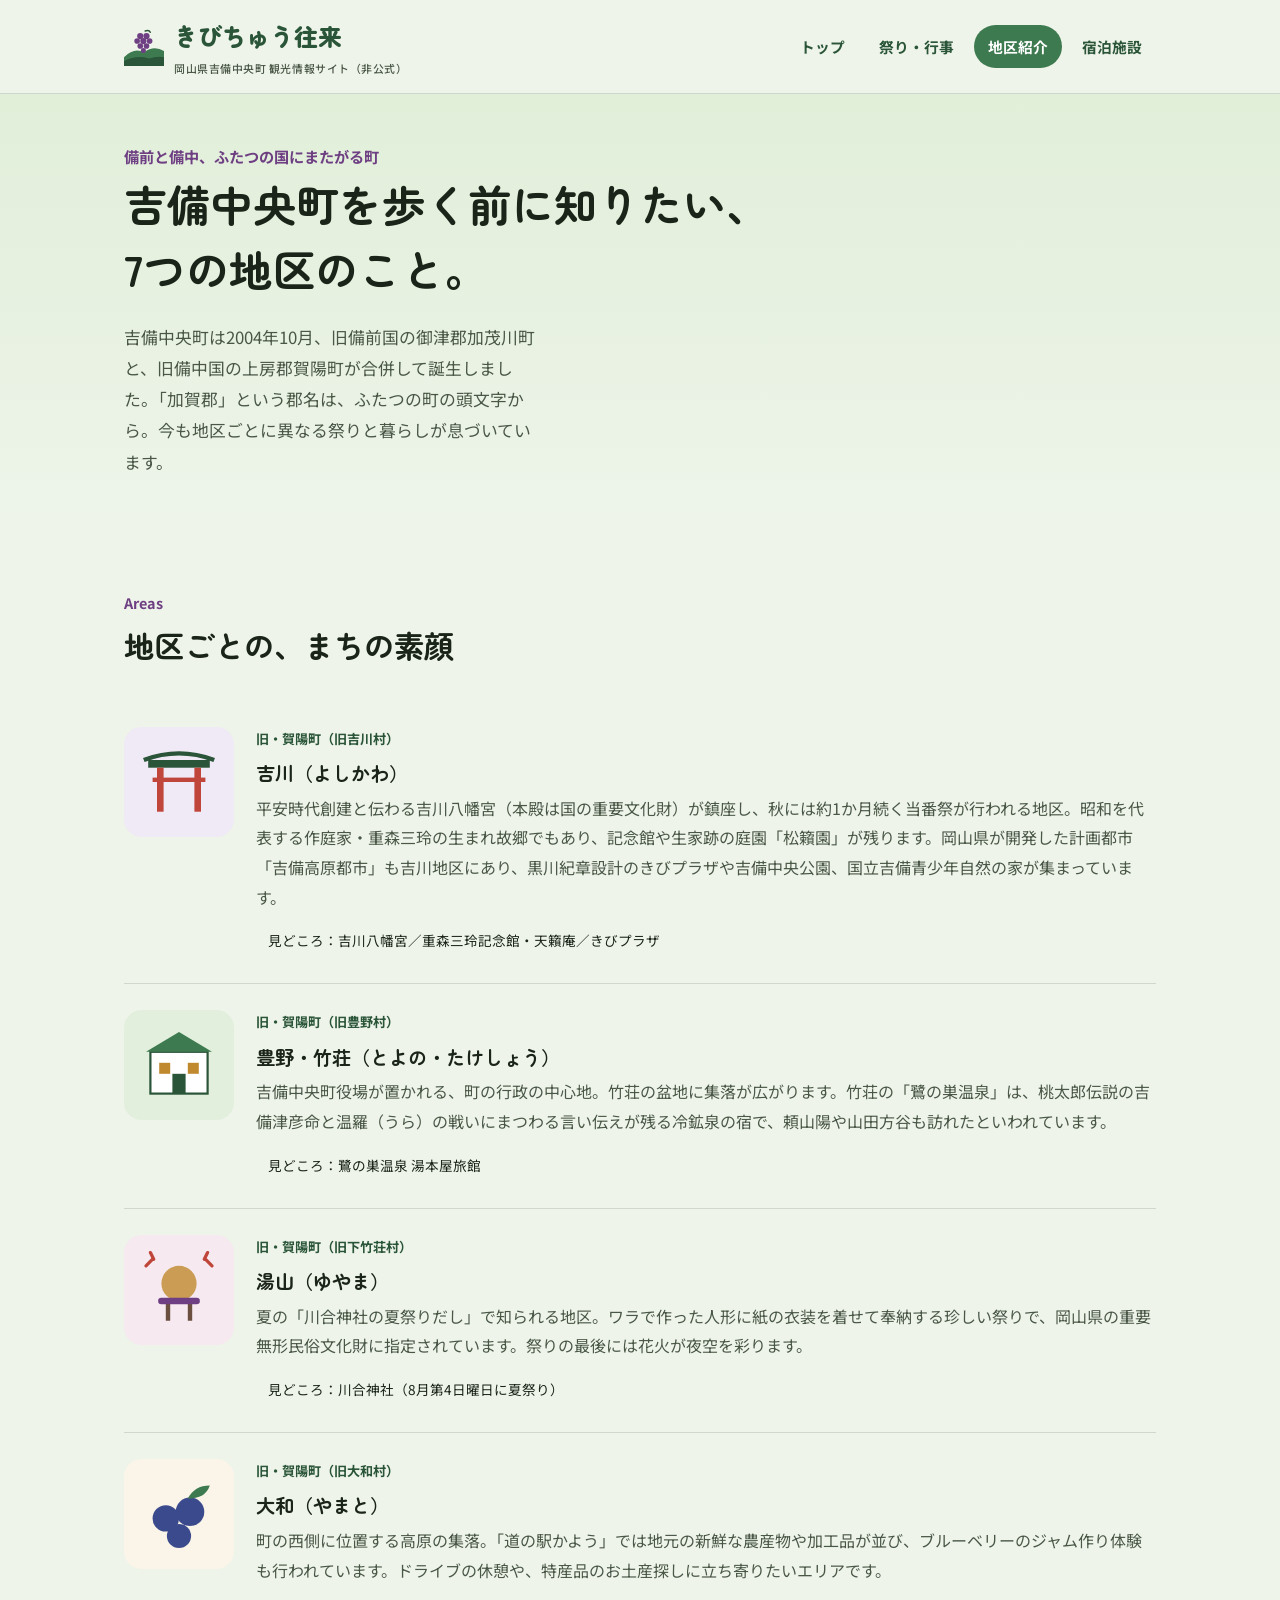
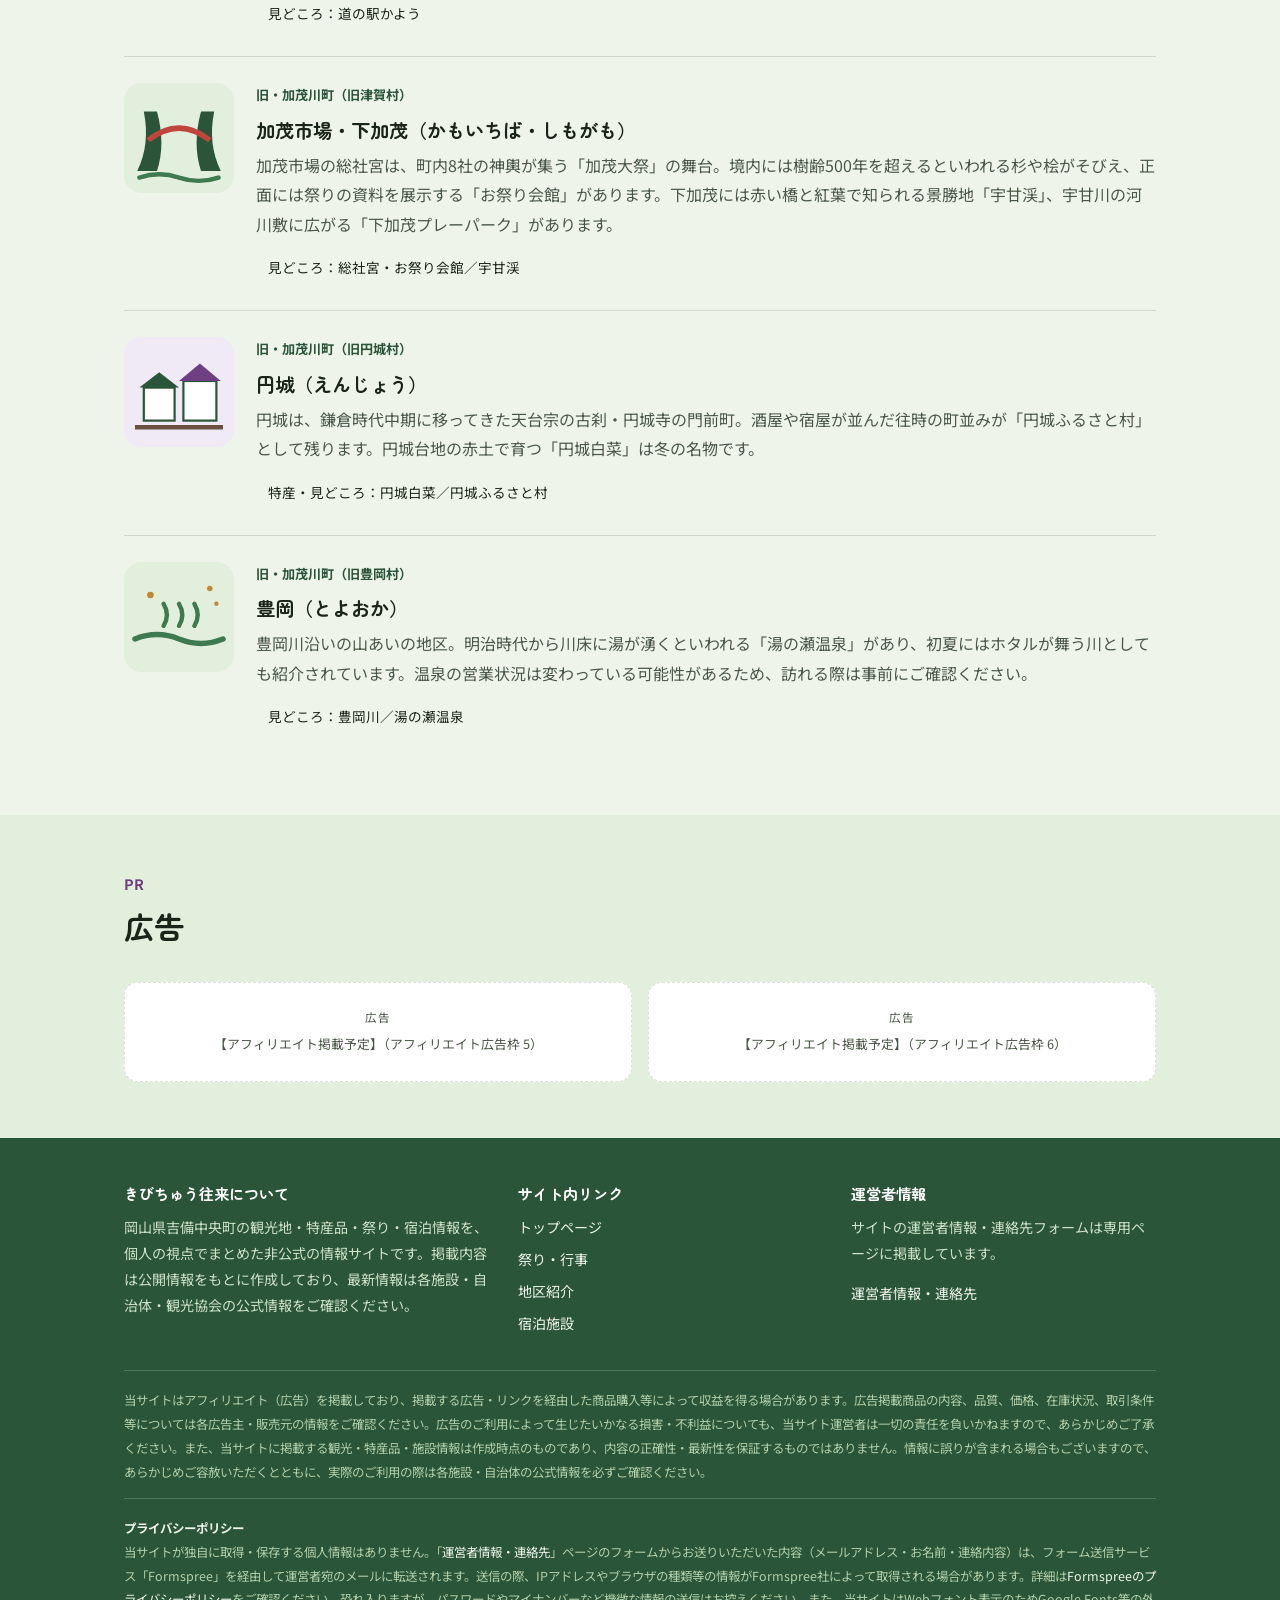
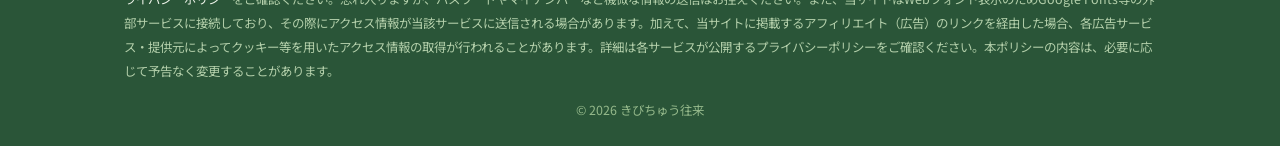
==== areas.html @ ff575d6e "Add files via upload" ====
<!DOCTYPE html>
<html lang="ja">
<head>
<meta charset="UTF-8">
<meta name="viewport" content="width=device-width, initial-scale=1.0">
<meta name="robots" content="index, follow">
<link rel="canonical" href="https://leben-k.github.io/kibichuo/areas.html">
<title>地区紹介｜きびちゅう往来 - 岡山県吉備中央町 観光情報サイト</title>
<meta name="description" content="吉備中央町は2004年に加茂川町と賀陽町が合併して誕生しました。吉川・豊野・湯山・大和・加茂市場・円城・豊岡、地区ごとの歴史と見どころをご紹介します。">
<link rel="icon" type="image/svg+xml" href="favicon.svg">
<link rel="stylesheet" href="style.css">
</head>
<body>

<header class="site-header">
  <div class="wrap">
    <div class="brand">
      <svg class="brand-icon" viewBox="0 0 64 64" aria-hidden="true"><rect width="64" height="64" rx="14" fill="#EEF4EA"/><path d="M0 50 Q16 34 32 42 Q48 30 64 40 L64 64 L0 64 Z" fill="#3E7A4F"/><path d="M0 56 Q20 46 40 52 Q54 48 64 50 L64 64 L0 64 Z" fill="#2A5538"/><path d="M34 8 q6 -2 8 2" stroke="#2A5538" stroke-width="2.5" fill="none" stroke-linecap="round"/><g fill="#6E3F82"><circle cx="26" cy="16" r="5"/><circle cx="36" cy="16" r="5"/><circle cx="31" cy="24" r="5"/><circle cx="21" cy="24" r="4.5"/><circle cx="41" cy="24" r="4.5"/><circle cx="26" cy="32" r="4.5"/><circle cx="36" cy="32" r="4.5"/><circle cx="31" cy="39" r="4"/></g></svg>
      <span>きびちゅう往来<span class="brand-sub">岡山県吉備中央町 観光情報サイト（非公式）</span></span>
    </div>
    <nav class="main-nav">
      <a href="index.html">トップ</a>
      <a href="matsuri.html">祭り・行事</a>
      <a href="areas.html" class="active">地区紹介</a>
      <a href="shukuhaku.html">宿泊施設</a>
    </nav>
  </div>
</header>

<section class="hero" style="padding:48px 0 40px;">
  <div class="wrap" style="grid-template-columns:1fr;">
    <div class="hero-copy">
      <span class="eyebrow">備前と備中、ふたつの国にまたがる町</span>
      <h1>吉備中央町を歩く前に知りたい、<br>7つの地区のこと。</h1>
      <p>吉備中央町は2004年10月、旧備前国の御津郡加茂川町と、旧備中国の上房郡賀陽町が合併して誕生しました。「加賀郡」という郡名は、ふたつの町の頭文字から。今も地区ごとに異なる祭りと暮らしが息づいています。</p>
    </div>
  </div>
</section>

<section class="section">
  <div class="wrap">
    <div class="section-head">
      <span class="tag">Areas</span>
      <h2>地区ごとの、まちの素顔</h2>
    </div>

    <div class="area-block">
      <svg class="area-icon" viewBox="0 0 100 100" aria-hidden="true"><rect width="100" height="100" rx="16" fill="#EFEAF6"/><rect x="22" y="30" width="56" height="7" fill="#2A5538"/><path d="M18 30 Q50 18 82 30" stroke="#2A5538" stroke-width="4" fill="none"/><rect x="30" y="37" width="6" height="40" fill="#C0453A"/><rect x="64" y="37" width="6" height="40" fill="#C0453A"/><rect x="26" y="46" width="48" height="4" fill="#C0453A"/></svg>
      <div>
        <span class="old-name">旧・賀陽町（旧吉川村）</span>
        <h3>吉川（よしかわ）</h3>
        <p>平安時代創建と伝わる吉川八幡宮（本殿は国の重要文化財）が鎮座し、秋には約1か月続く当番祭が行われる地区。昭和を代表する作庭家・重森三玲の生まれ故郷でもあり、記念館や生家跡の庭園「松籟園」が残ります。岡山県が開発した計画都市「吉備高原都市」も吉川地区にあり、黒川紀章設計のきびプラザや吉備中央公園、国立吉備青少年自然の家が集まっています。</p>
        <span class="specialty">見どころ：吉川八幡宮／重森三玲記念館・天籟庵／きびプラザ</span>
      </div>
    </div>

    <div class="area-block">
      <svg class="area-icon" viewBox="0 0 100 100" aria-hidden="true"><rect width="100" height="100" rx="16" fill="#E3EFDD"/><rect x="24" y="38" width="52" height="38" fill="#fff" stroke="#2A5538" stroke-width="2"/><path d="M20 38 L50 20 L80 38 Z" fill="#3E7A4F"/><rect x="32" y="48" width="10" height="10" fill="#C1892E"/><rect x="58" y="48" width="10" height="10" fill="#C1892E"/><rect x="44" y="58" width="12" height="18" fill="#2A5538"/></svg>
      <div>
        <span class="old-name">旧・賀陽町（旧豊野村）</span>
        <h3>豊野・竹荘（とよの・たけしょう）</h3>
        <p>吉備中央町役場が置かれる、町の行政の中心地。竹荘の盆地に集落が広がります。竹荘の「鷺の巣温泉」は、桃太郎伝説の吉備津彦命と温羅（うら）の戦いにまつわる言い伝えが残る冷鉱泉の宿で、頼山陽や山田方谷も訪れたといわれています。</p>
        <span class="specialty">見どころ：鷺の巣温泉 湯本屋旅館</span>
      </div>
    </div>

    <div class="area-block">
      <svg class="area-icon" viewBox="0 0 100 100" aria-hidden="true"><rect width="100" height="100" rx="16" fill="#F6EAF0"/><circle cx="50" cy="44" r="16" fill="#C1892E" opacity="0.8"/><path d="M40 60 v18 M60 60 v18" stroke="#6B5040" stroke-width="4"/><path d="M34 60 h32" stroke="#6E3F82" stroke-width="6" stroke-linecap="round"/><path d="M20 28 l6 -6 M80 28 l-6 -6 M24 16 l3 6 M76 16 l-3 6" stroke="#C0453A" stroke-width="3" stroke-linecap="round"/></svg>
      <div>
        <span class="old-name">旧・賀陽町（旧下竹荘村）</span>
        <h3>湯山（ゆやま）</h3>
        <p>夏の「川合神社の夏祭りだし」で知られる地区。ワラで作った人形に紙の衣装を着せて奉納する珍しい祭りで、岡山県の重要無形民俗文化財に指定されています。祭りの最後には花火が夜空を彩ります。</p>
        <span class="specialty">見どころ：川合神社（8月第4日曜日に夏祭り）</span>
      </div>
    </div>

    <div class="area-block">
      <svg class="area-icon" viewBox="0 0 100 100" aria-hidden="true"><rect width="100" height="100" rx="16" fill="#FAF5E8"/><g fill="#3B4A8C"><circle cx="38" cy="54" r="12"/><circle cx="60" cy="48" r="13"/><circle cx="50" cy="70" r="11"/></g><path d="M58 36 q6 -12 20 -12 q-4 12 -20 12 Z" fill="#3E7A4F"/></svg>
      <div>
        <span class="old-name">旧・賀陽町（旧大和村）</span>
        <h3>大和（やまと）</h3>
        <p>町の西側に位置する高原の集落。「道の駅かよう」では地元の新鮮な農産物や加工品が並び、ブルーベリーのジャム作り体験も行われています。ドライブの休憩や、特産品のお土産探しに立ち寄りたいエリアです。</p>
        <span class="specialty">見どころ：道の駅かよう</span>
      </div>
    </div>

    <div class="area-block">
      <svg class="area-icon" viewBox="0 0 100 100" aria-hidden="true"><rect width="100" height="100" rx="16" fill="#E3EFDD"/><path d="M12 80 Q24 56 18 26 L30 26 Q38 56 30 80 Z" fill="#2A5538"/><path d="M88 80 Q76 56 82 26 L70 26 Q62 56 70 80 Z" fill="#2A5538"/><path d="M22 52 Q50 30 78 52" stroke="#C0453A" stroke-width="5" fill="none"/><path d="M14 86 q18 -6 36 0 q18 6 36 0" stroke="#3E7A4F" stroke-width="4" fill="none" stroke-linecap="round"/></svg>
      <div>
        <span class="old-name">旧・加茂川町（旧津賀村）</span>
        <h3>加茂市場・下加茂（かもいちば・しもがも）</h3>
        <p>加茂市場の総社宮は、町内8社の神輿が集う「加茂大祭」の舞台。境内には樹齢500年を超えるといわれる杉や桧がそびえ、正面には祭りの資料を展示する「お祭り会館」があります。下加茂には赤い橋と紅葉で知られる景勝地「宇甘渓」、宇甘川の河川敷に広がる「下加茂プレーパーク」があります。</p>
        <span class="specialty">見どころ：総社宮・お祭り会館／宇甘渓</span>
      </div>
    </div>

    <div class="area-block">
      <svg class="area-icon" viewBox="0 0 100 100" aria-hidden="true"><rect width="100" height="100" rx="16" fill="#EFEAF6"/><rect x="18" y="46" width="28" height="30" fill="#fff" stroke="#2A5538" stroke-width="2"/><path d="M14 46 L32 32 L50 46 Z" fill="#2A5538"/><rect x="54" y="40" width="30" height="36" fill="#fff" stroke="#2A5538" stroke-width="2"/><path d="M50 40 L69 24 L88 40 Z" fill="#6E3F82"/><path d="M10 82 h80" stroke="#6B5040" stroke-width="4"/></svg>
      <div>
        <span class="old-name">旧・加茂川町（旧円城村）</span>
        <h3>円城（えんじょう）</h3>
        <p>円城は、鎌倉時代中期に移ってきた天台宗の古刹・円城寺の門前町。酒屋や宿屋が並んだ往時の町並みが「円城ふるさと村」として残ります。円城台地の赤土で育つ「円城白菜」は冬の名物です。</p>
        <span class="specialty">特産・見どころ：円城白菜／円城ふるさと村</span>
      </div>
    </div>

    <div class="area-block">
      <svg class="area-icon" viewBox="0 0 100 100" aria-hidden="true"><rect width="100" height="100" rx="16" fill="#E3EFDD"/><path d="M10 70 q20 -8 40 0 q20 8 40 0" stroke="#3E7A4F" stroke-width="5" fill="none" stroke-linecap="round"/><path d="M36 58 q6 -10 0 -20 M50 58 q6 -10 0 -20 M64 58 q6 -10 0 -20" stroke="#3E7A4F" stroke-width="4" fill="none" stroke-linecap="round"/><circle cx="24" cy="30" r="3" fill="#C1892E"/><circle cx="78" cy="24" r="2.5" fill="#C1892E"/><circle cx="84" cy="38" r="2" fill="#C1892E"/></svg>
      <div>
        <span class="old-name">旧・加茂川町（旧豊岡村）</span>
        <h3>豊岡（とよおか）</h3>
        <p>豊岡川沿いの山あいの地区。明治時代から川床に湯が湧くといわれる「湯の瀬温泉」があり、初夏にはホタルが舞う川としても紹介されています。温泉の営業状況は変わっている可能性があるため、訪れる際は事前にご確認ください。</p>
        <span class="specialty">見どころ：豊岡川／湯の瀬温泉</span>
      </div>
    </div>

  </div>
</section>

<!-- ===================== アフィリエイト広告（下部・2枠横並び） ===================== -->
<section class="section alt-green">
  <div class="wrap">
    <div class="section-head">
      <span class="tag">PR</span>
      <h2>広告</h2>
    </div>
    <div class="ad-row">
      <!-- アフィリエイト広告5 ここに挿入してください -->
      <div class="ad-slot">
        <span class="ad-label">広告</span>
        <span class="ad-note">【アフィリエイト掲載予定】（アフィリエイト広告枠 5）</span>
      </div>
      <!-- アフィリエイト広告6 ここに挿入してください -->
      <div class="ad-slot">
        <span class="ad-label">広告</span>
        <span class="ad-note">【アフィリエイト掲載予定】（アフィリエイト広告枠 6）</span>
      </div>
    </div>
  </div>
</section>

<footer class="site-footer">
  <div class="wrap">
    <div class="footer-grid">
      <div>
        <h4>きびちゅう往来について</h4>
        <p>岡山県吉備中央町の観光地・特産品・祭り・宿泊情報を、個人の視点でまとめた非公式の情報サイトです。掲載内容は公開情報をもとに作成しており、最新情報は各施設・自治体・観光協会の公式情報をご確認ください。</p>
      </div>
      <div>
        <h4>サイト内リンク</h4>
        <ul>
          <li><a href="index.html">トップページ</a></li>
          <li><a href="matsuri.html">祭り・行事</a></li>
          <li><a href="areas.html">地区紹介</a></li>
          <li><a href="shukuhaku.html">宿泊施設</a></li>
        </ul>
      </div>
      <div>
        <h4>運営者情報</h4>
        <p>サイトの運営者情報・連絡先フォームは専用ページに掲載しています。</p>
        <ul>
          <li><a href="unei.html">運営者情報・連絡先</a></li>
        </ul>
      </div>
    </div>
    <div class="disclaimer">
      当サイトはアフィリエイト（広告）を掲載しており、掲載する広告・リンクを経由した商品購入等によって収益を得る場合があります。広告掲載商品の内容、品質、価格、在庫状況、取引条件等については各広告主・販売元の情報をご確認ください。広告のご利用によって生じたいかなる損害・不利益についても、当サイト運営者は一切の責任を負いかねますので、あらかじめご了承ください。また、当サイトに掲載する観光・特産品・施設情報は作成時点のものであり、内容の正確性・最新性を保証するものではありません。情報に誤りが含まれる場合もございますので、あらかじめご容赦いただくとともに、実際のご利用の際は各施設・自治体の公式情報を必ずご確認ください。
    </div>
    <div class="disclaimer" style="margin-top:14px;">
      <strong style="color:#EEF4EA;">プライバシーポリシー</strong><br>
      当サイトが独自に取得・保存する個人情報はありません。「<a href="unei.html">運営者情報・連絡先</a>」ページのフォームからお送りいただいた内容（メールアドレス・お名前・連絡内容）は、フォーム送信サービス「Formspree」を経由して運営者宛のメールに転送されます。送信の際、IPアドレスやブラウザの種類等の情報がFormspree社によって取得される場合があります。詳細は<a href="https://formspree.io/legal/privacy-policy/" target="_blank" rel="noopener noreferrer">Formspreeのプライバシーポリシー</a>をご確認ください。恐れ入りますが、パスワードやマイナンバーなど機微な情報の送信はお控えください。また、当サイトはWebフォント表示のためGoogle Fonts等の外部サービスに接続しており、その際にアクセス情報が当該サービスに送信される場合があります。加えて、当サイトに掲載するアフィリエイト（広告）のリンクを経由した場合、各広告サービス・提供元によってクッキー等を用いたアクセス情報の取得が行われることがあります。詳細は各サービスが公開するプライバシーポリシーをご確認ください。本ポリシーの内容は、必要に応じて予告なく変更することがあります。
    </div>
    <div class="copyright"><span id="copyright-text">© 2026 きびちゅう往来</span></div>
  </div>
</footer>

<script>
(function(){
  var startYear = 2026;
  var currentYear = new Date().getFullYear();
  var yearText = currentYear > startYear ? (startYear + '-' + currentYear) : String(startYear);
  var el = document.getElementById('copyright-text');
  if (el) { el.textContent = '\u00A9 ' + yearText + ' きびちゅう往来'; }
})();
</script>
</body>
</html>
---- style.css ----
@import url('https://fonts.googleapis.com/css2?family=Zen+Maru+Gothic:wght@500;700;900&family=Noto+Sans+JP:wght@400;500;700&display=swap');

:root{
  --bg-base:#EEF4EA;
  --bg-cream:#FAF5E8;
  --bg-green:#E3EFDD;
  --bg-blush:#F6EAF0;
  --bg-lavender:#EFEAF6;
  --text-main:#1B2419;
  --text-sub:#4A5747;
  --accent-blue:#3E7A4F;
  --accent-blue-deep:#2A5538;
  --accent-plum:#6E3F82;
  --accent-gold:#C1892E;
  --white:#FFFFFF;
  --border-soft:rgba(27,36,25,0.14);
  --shadow-none:none;
}

*{box-sizing:border-box;}

html{scroll-behavior:smooth;}

body{
  margin:0;
  background:var(--bg-base);
  color:var(--text-main);
  font-family:'Noto Sans JP', sans-serif;
  line-height:1.85;
  -webkit-font-smoothing:antialiased;
}

h1,h2,h3,h4{
  font-family:'Zen Maru Gothic', sans-serif;
  margin:0 0 0.6em;
  line-height:1.5;
  color:var(--text-main);
}

p{margin:0 0 1em;}

a{color:var(--accent-blue-deep); text-decoration:none;}
a:hover{text-decoration:underline;}

img,svg{max-width:100%; display:block;}

.wrap{
  max-width:1080px;
  margin:0 auto;
  padding:0 24px;
}

/* ---------- header ---------- */
.site-header{
  position:sticky;
  top:0;
  z-index:50;
  background:rgba(238,244,234,0.92);
  backdrop-filter:blur(6px);
  border-bottom:1px solid var(--border-soft);
}
.site-header .wrap{
  display:flex;
  align-items:center;
  justify-content:space-between;
  padding-top:14px;
  padding-bottom:14px;
  flex-wrap:wrap;
  gap:10px;
}
.brand{
  display:flex;
  align-items:center;
  gap:10px;
  font-family:'Zen Maru Gothic', sans-serif;
  font-weight:900;
  font-size:1.5rem;
  color:var(--accent-blue-deep);
}
.brand .brand-icon{width:40px; height:40px; flex-shrink:0;}
.brand .brand-sub{
  display:block;
  font-family:'Noto Sans JP', sans-serif;
  font-weight:500;
  font-size:0.68rem;
  color:var(--text-sub);
  letter-spacing:0.05em;
}
.main-nav{
  display:flex;
  gap:6px;
  flex-wrap:wrap;
}
.main-nav a{
  display:inline-block;
  padding:8px 14px;
  border-radius:999px;
  font-weight:700;
  font-size:0.92rem;
  color:var(--accent-blue-deep);
}
.main-nav a:hover, .main-nav a.active{
  background:var(--accent-blue);
  color:#fff;
  text-decoration:none;
}

/* ---------- hero ---------- */
.hero{
  position:relative;
  overflow:hidden;
  padding:64px 0 56px;
  background:linear-gradient(180deg,#E1EFD9 0%, var(--bg-base) 100%);
}
.hero .wrap{
  display:grid;
  grid-template-columns:1.1fr 1fr;
  gap:32px;
  align-items:center;
}
.hero-copy .eyebrow{
  color:var(--accent-plum);
  font-weight:700;
  font-size:0.95rem;
  margin-bottom:10px;
}
.hero-copy h1{
  font-size:clamp(1.9rem, 4vw, 2.7rem);
  margin-bottom:0.5em;
}
.hero-copy p{
  color:var(--text-sub);
  font-size:1.05rem;
  max-width:46ch;
}
.hero-art{width:100%;}
.btn{
  display:inline-block;
  padding:13px 28px;
  border-radius:999px;
  background:var(--accent-blue);
  color:#fff;
  font-weight:700;
  font-size:0.98rem;
  margin-top:10px;
  border:none;
  cursor:pointer;
}
.btn:hover{background:var(--accent-blue-deep); text-decoration:none;}
.btn-outline{
  background:transparent;
  border:2px solid var(--accent-blue);
  color:var(--accent-blue-deep);
}

/* ---------- generic section ---------- */
.section{
  padding:56px 0;
}
.section.alt-cream{background:var(--bg-cream);}
.section.alt-green{background:var(--bg-green);}
.section.alt-blush{background:var(--bg-blush);}
.section.alt-lavender{background:var(--bg-lavender);}

.section-head{
  max-width:640px;
  margin:0 0 32px;
}
.section-head .tag{
  color:var(--accent-plum);
  font-weight:700;
  font-size:0.9rem;
  margin-bottom:6px;
  display:block;
}
.section-head h2{
  font-size:clamp(1.4rem,3vw,1.9rem);
}
.section-head p{color:var(--text-sub); margin-bottom:0;}

/* ---------- card grid ---------- */
.grid{
  display:grid;
  grid-template-columns:repeat(auto-fit, minmax(240px,1fr));
  gap:22px;
}
.card{
  background:#fff;
  border:1px solid var(--border-soft);
  border-radius:18px;
  padding:22px;
  display:flex;
  flex-direction:column;
  gap:10px;
}
.card .icon{width:56px; height:56px;}
.card h3{font-size:1.08rem; margin-bottom:2px;}
.card p{color:var(--text-sub); font-size:0.93rem; margin-bottom:0;}
.card .place{
  font-size:0.78rem;
  color:var(--accent-blue-deep);
  font-weight:700;
}

/* ---------- timeline (matsuri) ---------- */
.timeline{
  position:relative;
  padding-left:26px;
  border-left:3px solid var(--accent-plum);
}
.timeline-item{
  position:relative;
  padding-bottom:44px;
}
.timeline-item:last-child{padding-bottom:0;}
.timeline-item::before{
  content:"";
  position:absolute;
  left:-35px;
  top:4px;
  width:14px;
  height:14px;
  border-radius:50%;
  background:var(--accent-plum);
  border:3px solid var(--bg-blush);
}
.timeline-item .season{
  font-weight:700;
  color:var(--accent-plum);
  font-size:0.9rem;
  margin-bottom:4px;
}
.timeline-item h3{margin-bottom:6px;}
.timeline-item .meta{
  font-size:0.82rem;
  color:var(--text-sub);
  margin-bottom:8px;
}

/* ---------- area profile blocks ---------- */
.area-block{
  display:grid;
  grid-template-columns:110px 1fr;
  gap:22px;
  padding:26px 0;
  border-bottom:1px solid var(--border-soft);
}
.area-block:last-child{border-bottom:none;}
.area-block .area-icon{width:100%;}
.area-block h3{font-size:1.2rem; margin-bottom:6px;}
.area-block .old-name{
  font-size:0.82rem;
  color:var(--accent-blue-deep);
  font-weight:700;
  margin-bottom:8px;
  display:block;
}
.area-block p{color:var(--text-sub); margin-bottom:8px;}
.area-block .specialty{
  font-size:0.85rem;
  color:var(--text-main);
  background:var(--bg-base);
  display:inline-block;
  padding:4px 12px;
  border-radius:999px;
  margin-top:4px;
}

/* ---------- lodging list ---------- */
.lodging-item{
  display:flex;
  gap:18px;
  padding:20px 0;
  border-bottom:1px solid var(--border-soft);
}
.lodging-item:last-child{border-bottom:none;}
.lodging-item .icon{width:46px; height:46px; flex-shrink:0; margin-top:4px;}
.lodging-item h4{margin-bottom:4px; font-size:1.05rem;}
.lodging-item p{color:var(--text-sub); font-size:0.92rem; margin-bottom:0;}

/* ---------- furusato ad cards ---------- */
.furusato-block{
  margin-top:40px;
  padding:26px;
  background:#fff;
  border:1px dashed var(--accent-gold);
  border-radius:18px;
}
.furusato-block .furusato-label{
  font-weight:700;
  color:var(--accent-gold);
  font-size:0.9rem;
  margin-bottom:14px;
  display:block;
}
.furusato-grid{
  display:grid;
  grid-template-columns:repeat(auto-fit, minmax(180px,1fr));
  gap:16px;
}
.furusato-slot{
  background:var(--bg-cream);
  border-radius:14px;
  padding:18px;
  text-align:center;
  font-size:0.85rem;
  color:var(--text-sub);
  min-height:120px;
  display:flex;
  flex-direction:column;
  justify-content:center;
  align-items:center;
  gap:6px;
}
.furusato-slot .slot-title{font-weight:700; color:var(--text-main);}

/* ---------- rakuten ad slots ---------- */
.ad-row{
  display:flex;
  gap:16px;
  flex-wrap:wrap;
  margin-top:18px;
}
.ad-slot{
  flex:1 1 300px;
  min-height:100px;
  border:1px dashed var(--border-soft);
  border-radius:14px;
  background:#fff;
  display:flex;
  flex-direction:column;
  align-items:center;
  justify-content:center;
  gap:4px;
  padding:16px;
}
.ad-slot .ad-label{
  font-size:0.72rem;
  letter-spacing:0.05em;
  color:var(--text-sub);
}
.ad-slot .ad-note{
  font-size:0.8rem;
  color:var(--text-sub);
}

/* ---------- footer ---------- */
.site-footer{
  background:var(--accent-blue-deep);
  color:#EEF4EA;
  padding:44px 0 24px;
}
.site-footer a{color:#EEF4EA;}
.footer-grid{
  display:grid;
  grid-template-columns:1.2fr 1fr 1fr;
  gap:28px;
  margin-bottom:28px;
}
.footer-grid h4{
  color:#fff;
  font-size:0.95rem;
  margin-bottom:10px;
}
.footer-grid p, .footer-grid li{
  color:#CFE2C8;
  font-size:0.88rem;
}
.footer-grid ul{list-style:none; padding:0; margin:0;}
.footer-grid li{margin-bottom:6px;}
.footer-op-table{width:100%; border-collapse:collapse; font-size:0.85rem;}
.footer-op-table th{
  text-align:left;
  color:#A5C79B;
  font-weight:500;
  padding:5px 10px 5px 0;
  vertical-align:top;
  white-space:nowrap;
}
.footer-op-table td{padding:5px 0; color:#EEF4EA;}
.footer-contact{margin-top:20px;}
.footer-contact h5{
  color:#fff;
  font-size:0.9rem;
  margin:0 0 10px;
  font-family:'Zen Maru Gothic', sans-serif;
}
.footer-contact label{
  display:block;
  font-size:0.8rem;
  color:#CFE2C8;
  margin-bottom:10px;
}
.footer-contact input,
.footer-contact textarea{
  display:block;
  width:100%;
  margin-top:4px;
  padding:8px 10px;
  border-radius:8px;
  border:1px solid rgba(255,255,255,0.28);
  background:rgba(255,255,255,0.08);
  color:#fff;
  font-family:inherit;
  font-size:0.85rem;
}
.footer-contact input::placeholder,
.footer-contact textarea::placeholder{color:#A5C79B;}
.footer-contact textarea{min-height:72px; resize:vertical;}
.footer-contact button{
  margin-top:2px;
  padding:9px 24px;
  border-radius:999px;
  border:none;
  background:var(--accent-blue);
  color:#fff;
  font-weight:700;
  font-size:0.85rem;
  cursor:pointer;
}
.footer-contact button:hover{background:#4F9160;}
.fs-privacy-link{
  display:block;
  margin-top:10px;
  font-size:0.72rem;
  line-height:1.7;
  color:#A5C79B;
}

.disclaimer{
  border-top:1px solid rgba(255,255,255,0.18);
  padding-top:18px;
  font-size:0.78rem;
  color:#B3CFAA;
  line-height:1.9;
}
.copyright{
  margin-top:16px;
  font-size:0.78rem;
  color:#95B98B;
  text-align:center;
}

@media (max-width:760px){
  .hero .wrap{grid-template-columns:1fr;}
  .hero-art{order:-1; max-width:280px; margin:0 auto;}
  .area-block{grid-template-columns:70px 1fr;}
  .footer-grid{grid-template-columns:1fr;}
}

/* ---------- 運営者情報ページ ---------- */
.op-card{
  max-width:640px;
  margin:0 auto;
  background:var(--accent-blue-deep);
  color:#EEF4EA;
  border-radius:18px;
  padding:32px 28px;
}
.op-card h1{color:#fff; font-size:1.3rem; margin-bottom:16px;}
.op-card a{color:#EEF4EA;}

/* ---------- アクセシビリティ ---------- */
a:focus-visible, .btn:focus-visible, button:focus-visible{
  outline:3px solid var(--accent-gold);
  outline-offset:2px;
}
@media (prefers-reduced-motion:reduce){
  html{scroll-behavior:auto;}
}
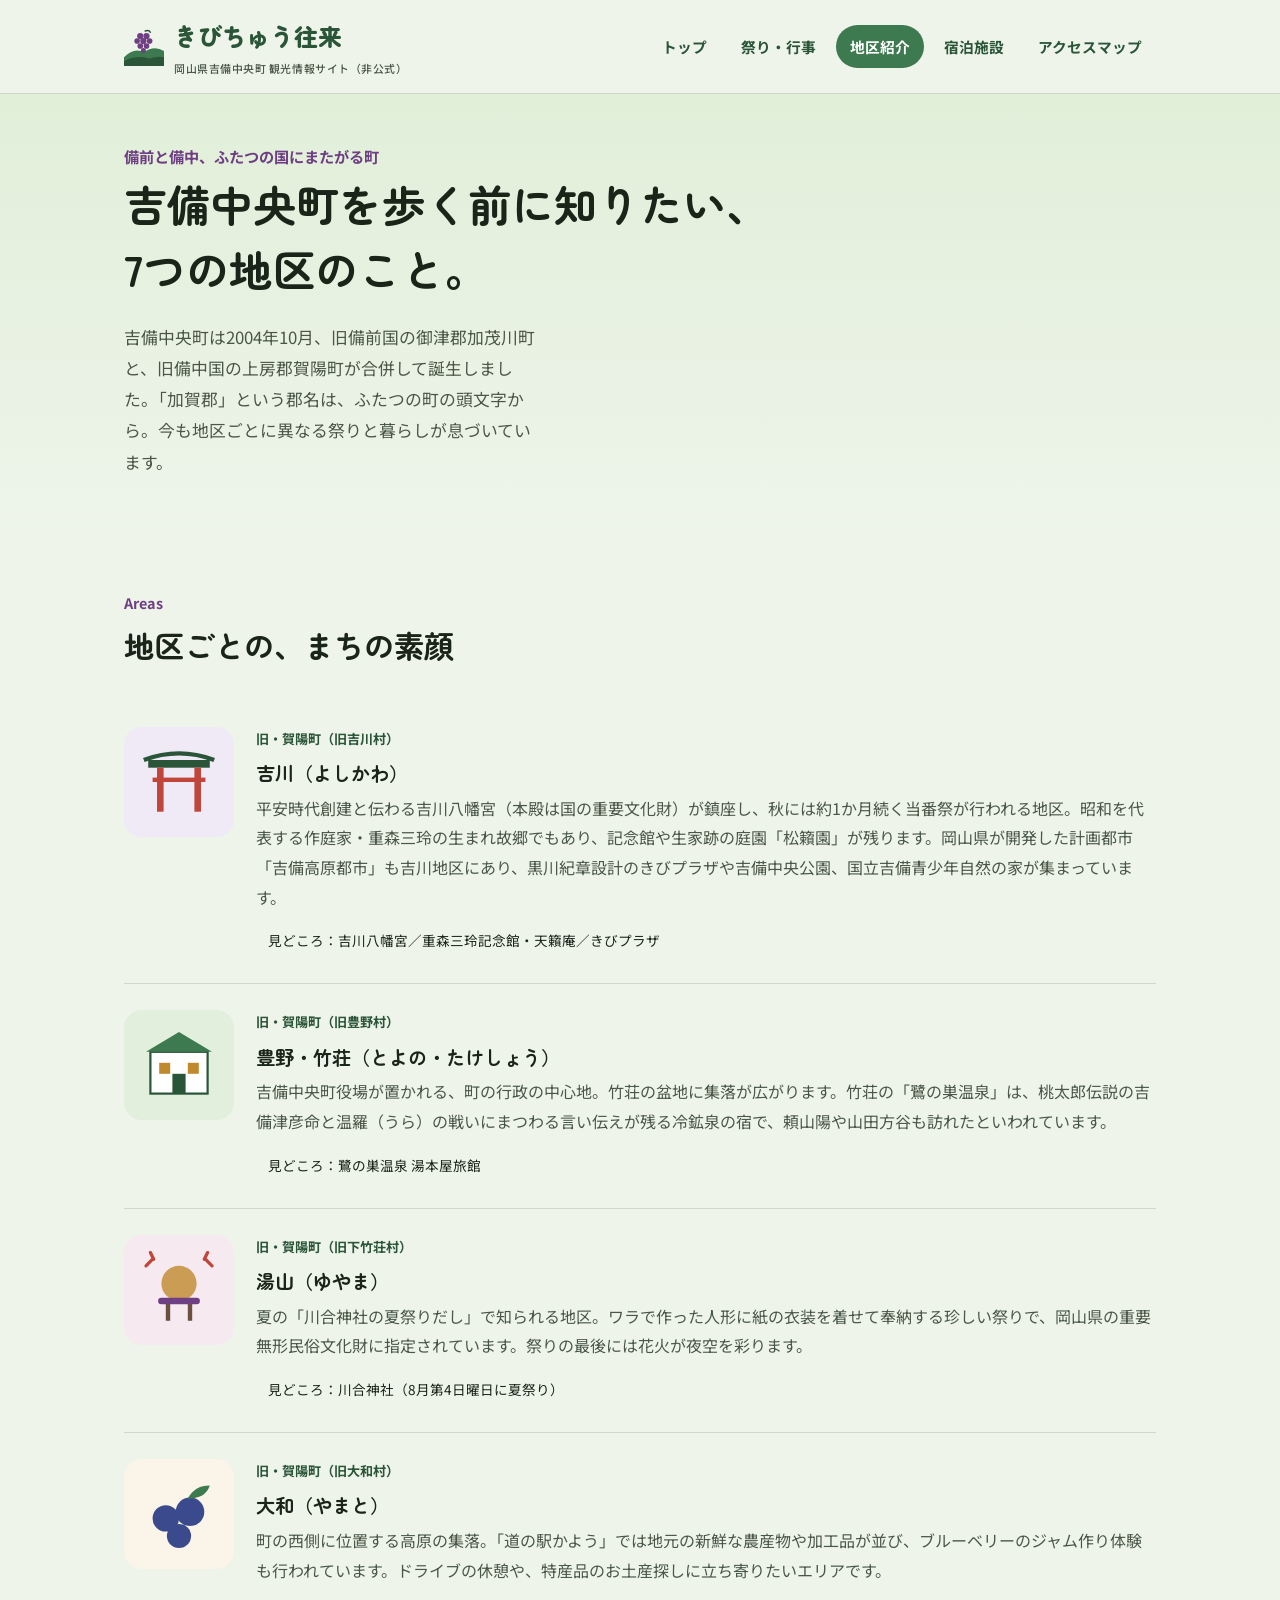
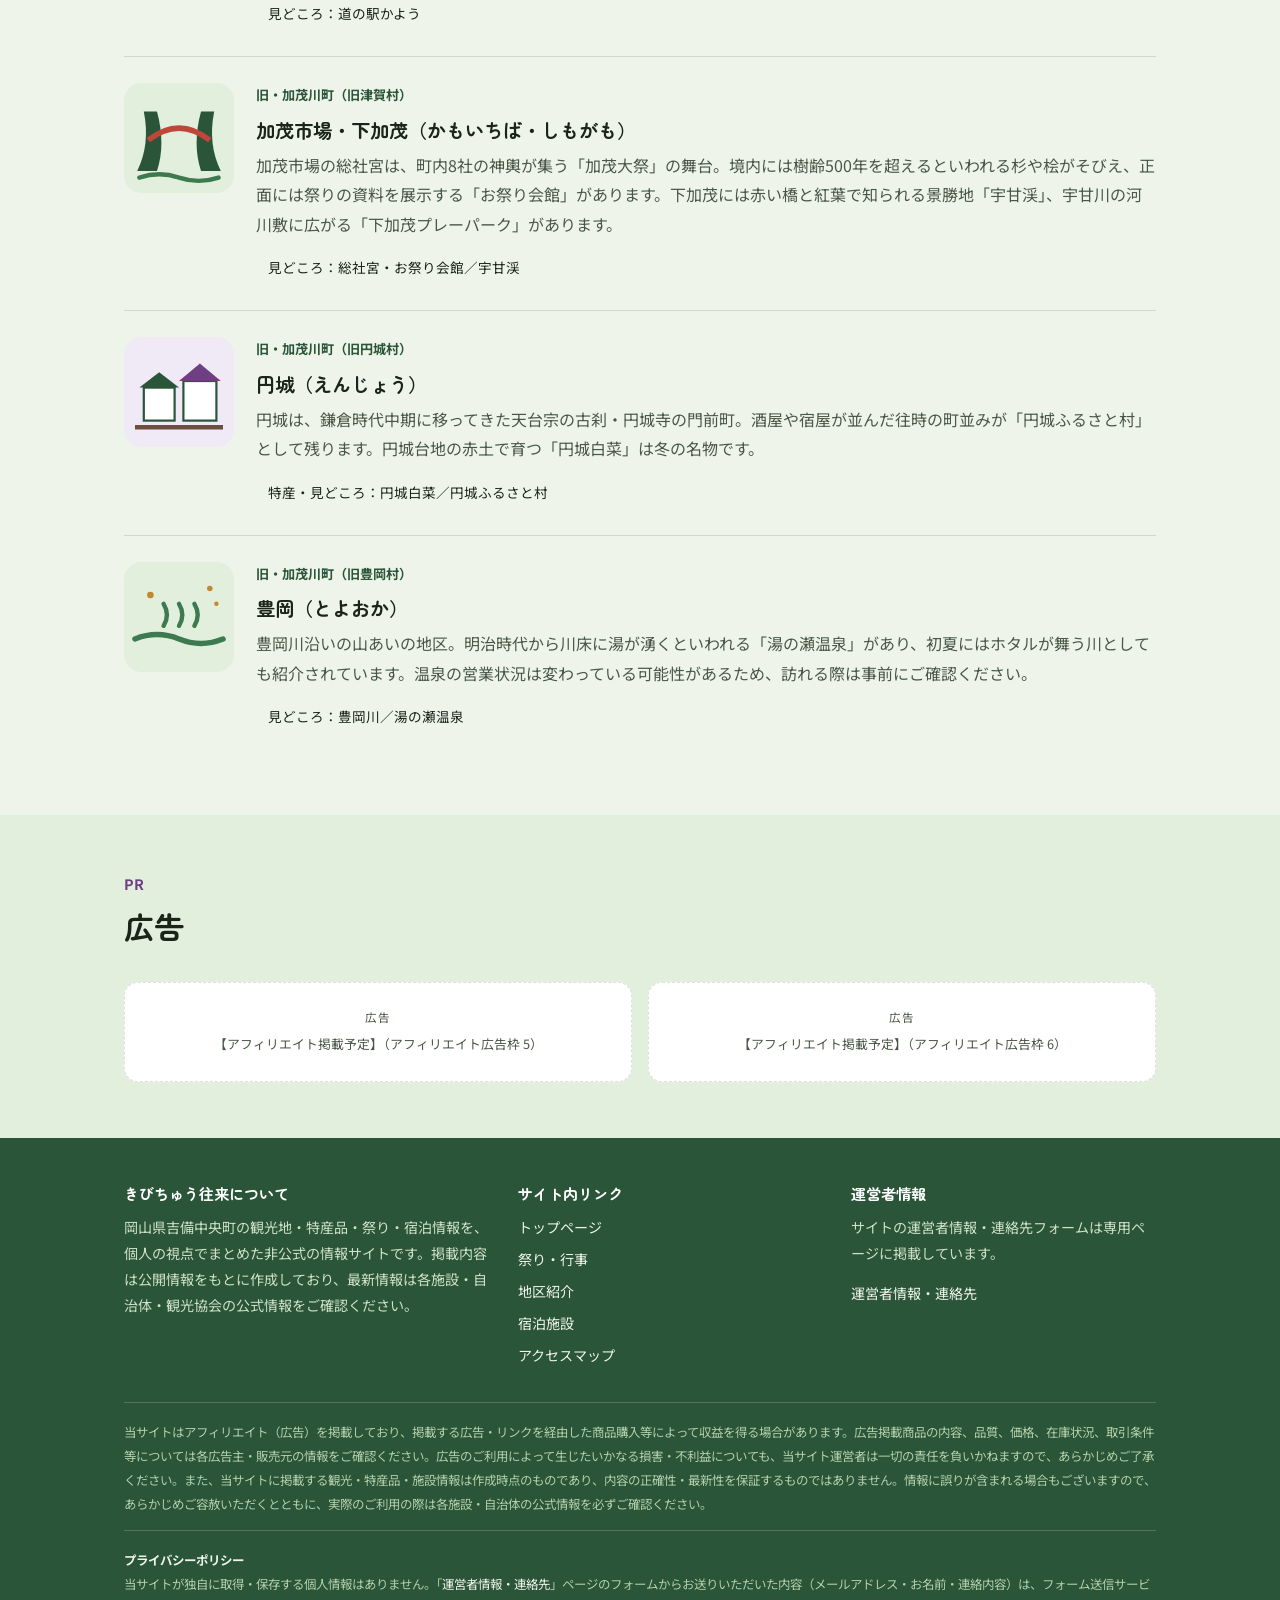
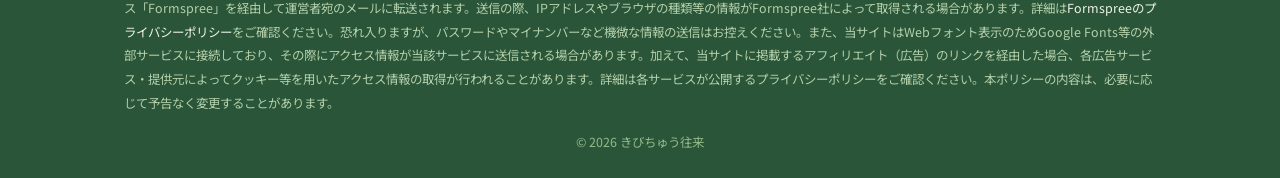
==== commit 790feee6: "Add files via upload" ====
--- a/areas.html
+++ b/areas.html
@@ -23,6 +23,7 @@
       <a href="matsuri.html">祭り・行事</a>
       <a href="areas.html" class="active">地区紹介</a>
       <a href="shukuhaku.html">宿泊施設</a>
+      <a href="map.html">アクセスマップ</a>
     </nav>
   </div>
 </header>
@@ -153,6 +154,7 @@
           <li><a href="matsuri.html">祭り・行事</a></li>
           <li><a href="areas.html">地区紹介</a></li>
           <li><a href="shukuhaku.html">宿泊施設</a></li>
+          <li><a href="map.html">アクセスマップ</a></li>
         </ul>
       </div>
       <div>
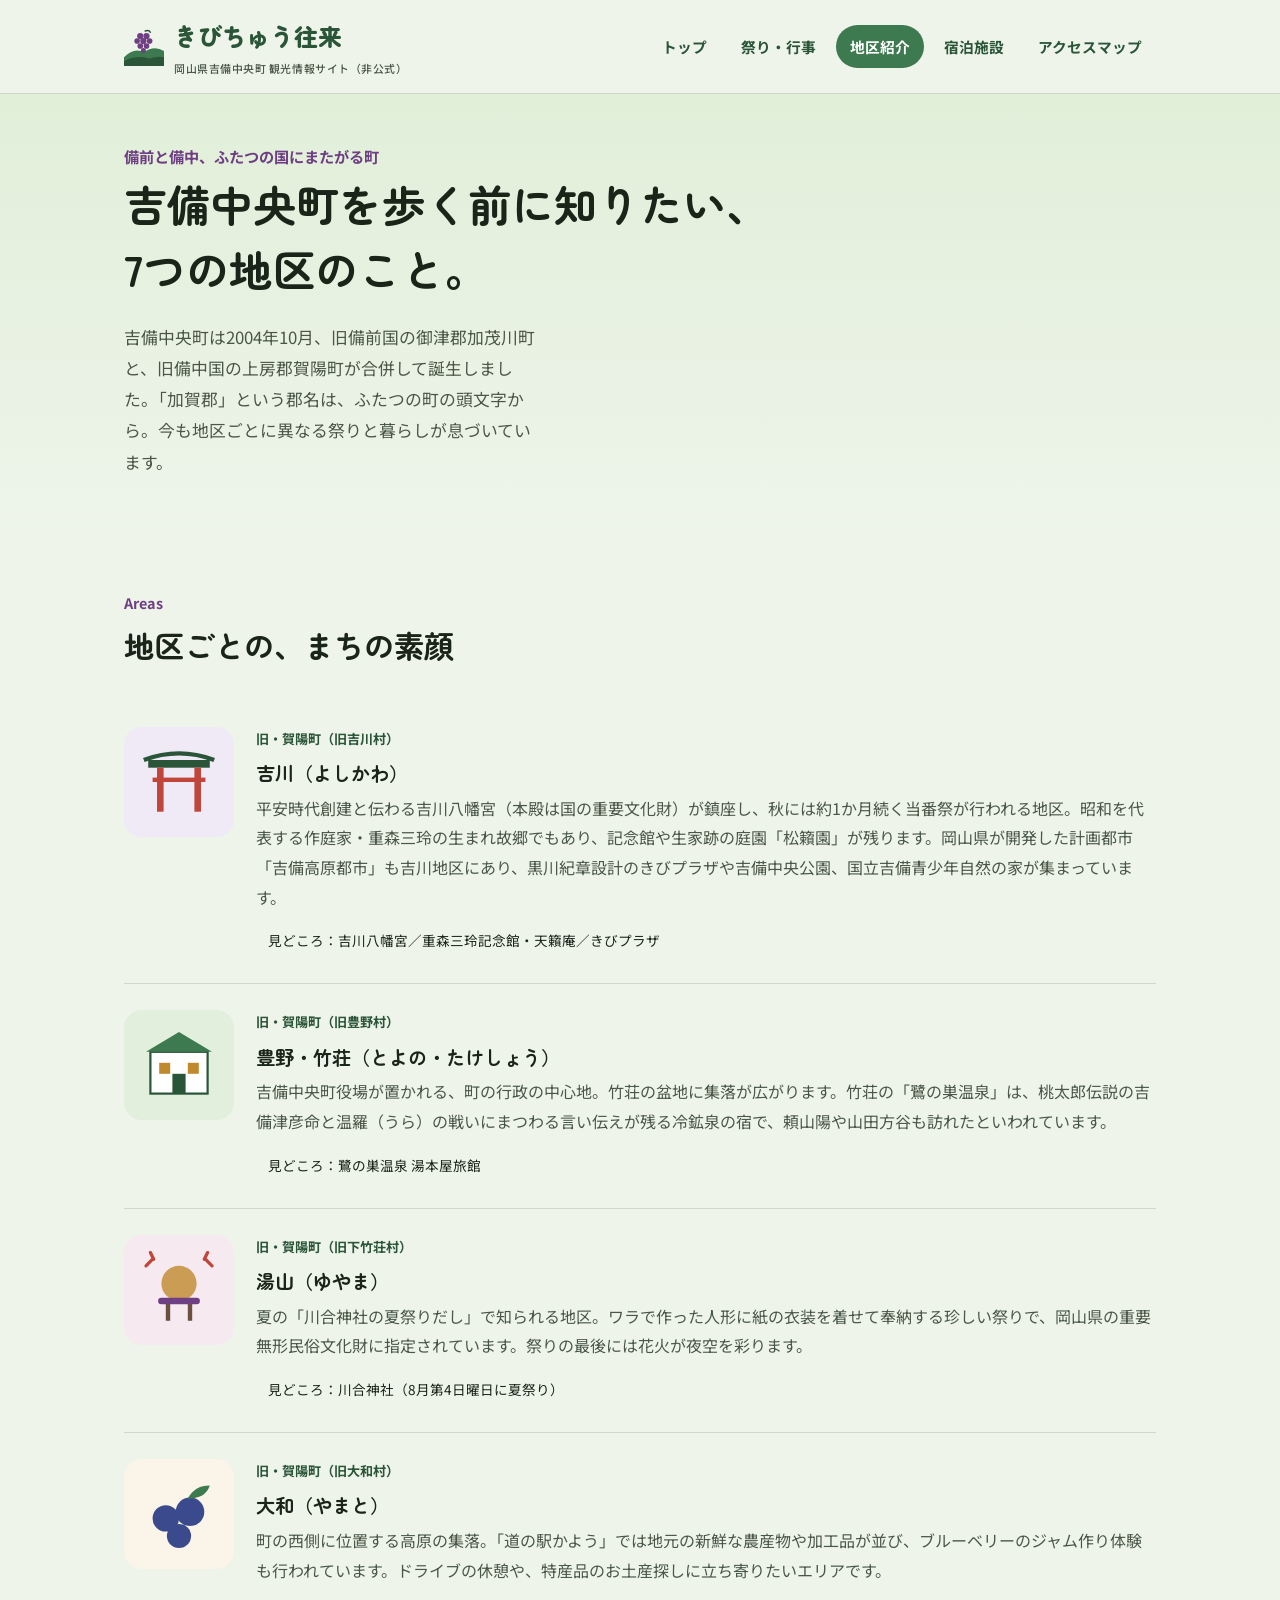
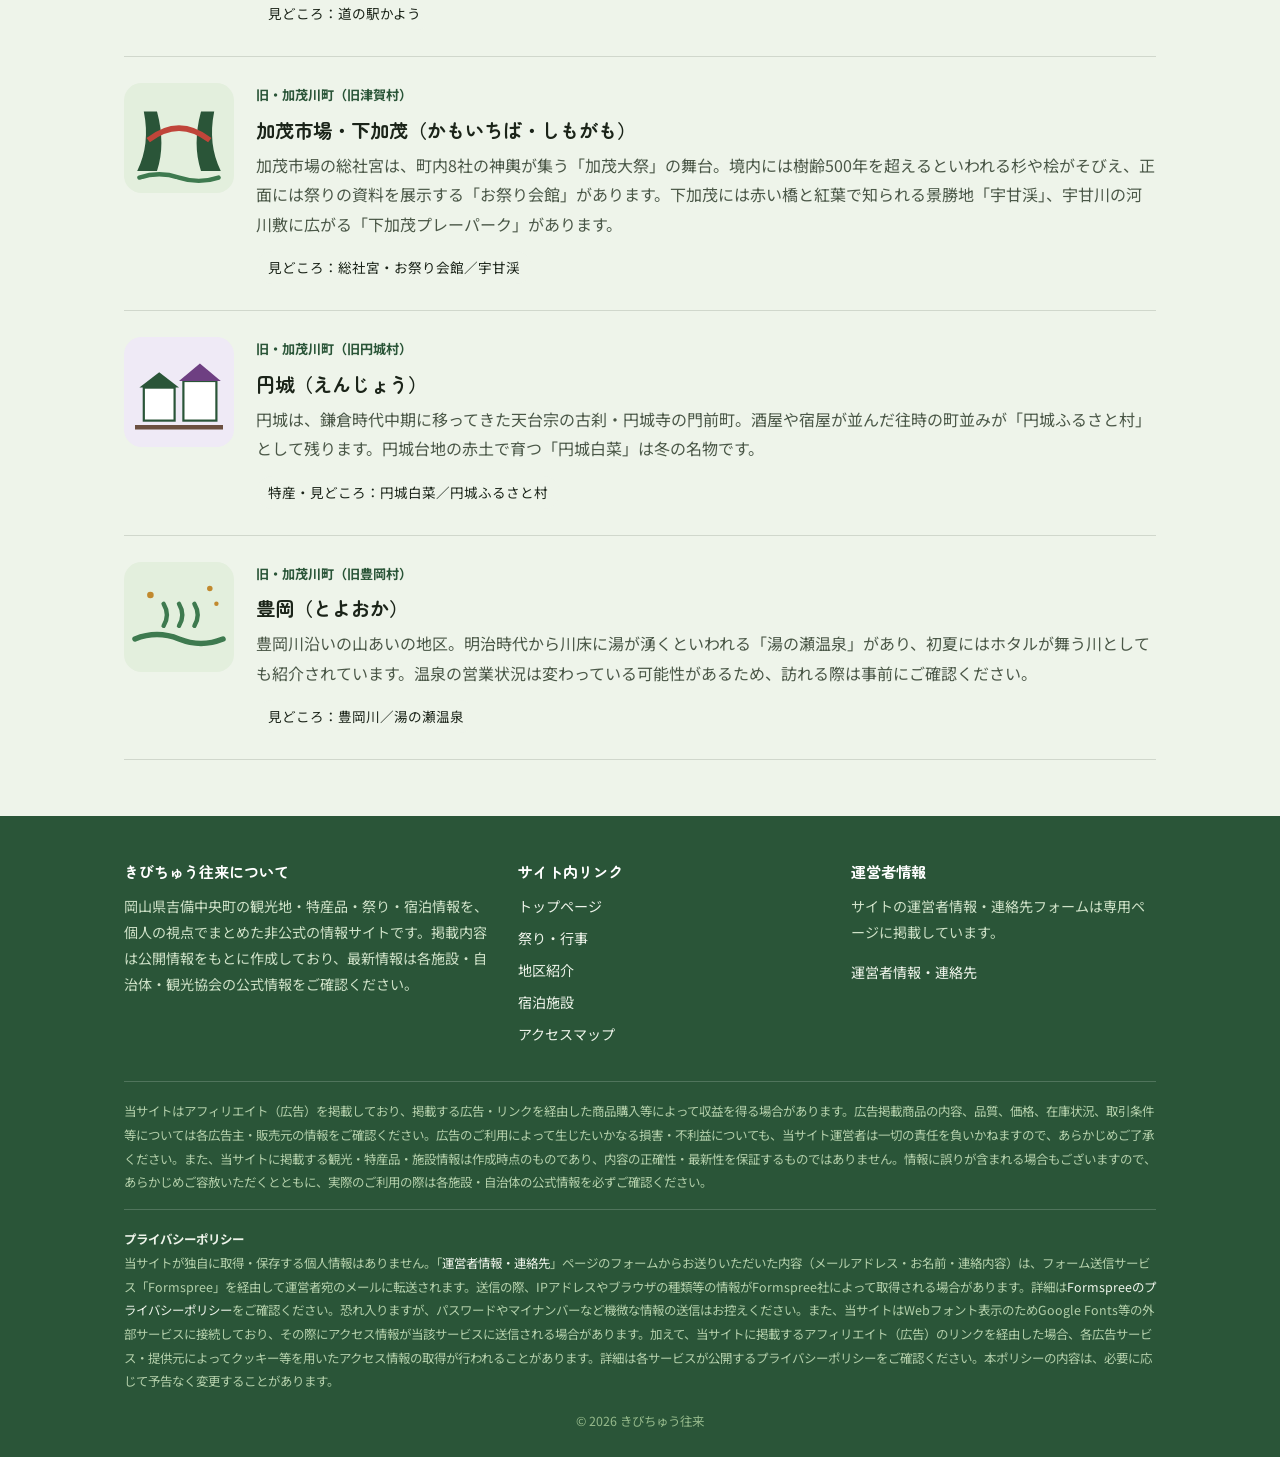
==== commit f8e683e6: "Add files via upload" ====
--- a/areas.html
+++ b/areas.html
@@ -4,11 +4,12 @@
 <meta charset="UTF-8">
 <meta name="viewport" content="width=device-width, initial-scale=1.0">
 <meta name="robots" content="index, follow">
-<link rel="canonical" href="https://leben-k.github.io/kibichuo/areas.html">
+<link rel="canonical" href="https://leben-k.github.io/kibityu/areas.html">
 <title>地区紹介｜きびちゅう往来 - 岡山県吉備中央町 観光情報サイト</title>
 <meta name="description" content="吉備中央町は2004年に加茂川町と賀陽町が合併して誕生しました。吉川・豊野・湯山・大和・加茂市場・円城・豊岡、地区ごとの歴史と見どころをご紹介します。">
 <link rel="icon" type="image/svg+xml" href="favicon.svg">
 <link rel="stylesheet" href="style.css">
+<style>[hidden]{display:none !important;}</style>
 </head>
 <body>
 
@@ -115,26 +116,29 @@
       </div>
     </div>
 
+    <!-- ふるさと納税広告枠 -->
+    <div class="furusato-block" hidden>
+      <span class="furusato-label">ふるさと納税で応援する（吉備中央町の返礼品）</span>
+      <div class="furusato-grid">
+        <!-- ふるさと納税アフィリエイト広告 5 ここに挿入 -->
+        <div class="furusato-slot" data-ad-slot="furusato5" hidden><div class="ad-body"></div></div>
+      </div>
+    </div>
   </div>
 </section>
 
-<!-- ===================== アフィリエイト広告（下部・2枠横並び） ===================== -->
-<section class="section alt-green">
+<!-- ===================== アフィリエイト広告（下部） ===================== -->
+<section class="section alt-green" hidden>
   <div class="wrap">
     <div class="section-head">
       <span class="tag">PR</span>
       <h2>広告</h2>
     </div>
-    <div class="ad-row">
-      <!-- アフィリエイト広告5 ここに挿入してください -->
-      <div class="ad-slot">
+    <div class="ad-row" style="grid-template-columns:1fr;">
+      <!-- アフィリエイト広告4 ここに挿入してください -->
+      <div class="ad-slot" data-ad-slot="ad4" hidden>
         <span class="ad-label">広告</span>
-        <span class="ad-note">【アフィリエイト掲載予定】（アフィリエイト広告枠 5）</span>
-      </div>
-      <!-- アフィリエイト広告6 ここに挿入してください -->
-      <div class="ad-slot">
-        <span class="ad-label">広告</span>
-        <span class="ad-note">【アフィリエイト掲載予定】（アフィリエイト広告枠 6）</span>
+        <div class="ad-body"></div>
       </div>
     </div>
   </div>
@@ -185,5 +189,6 @@
   if (el) { el.textContent = '\u00A9 ' + yearText + ' きびちゅう往来'; }
 })();
 </script>
+<script src="ads.js" defer></script>
 </body>
 </html>
